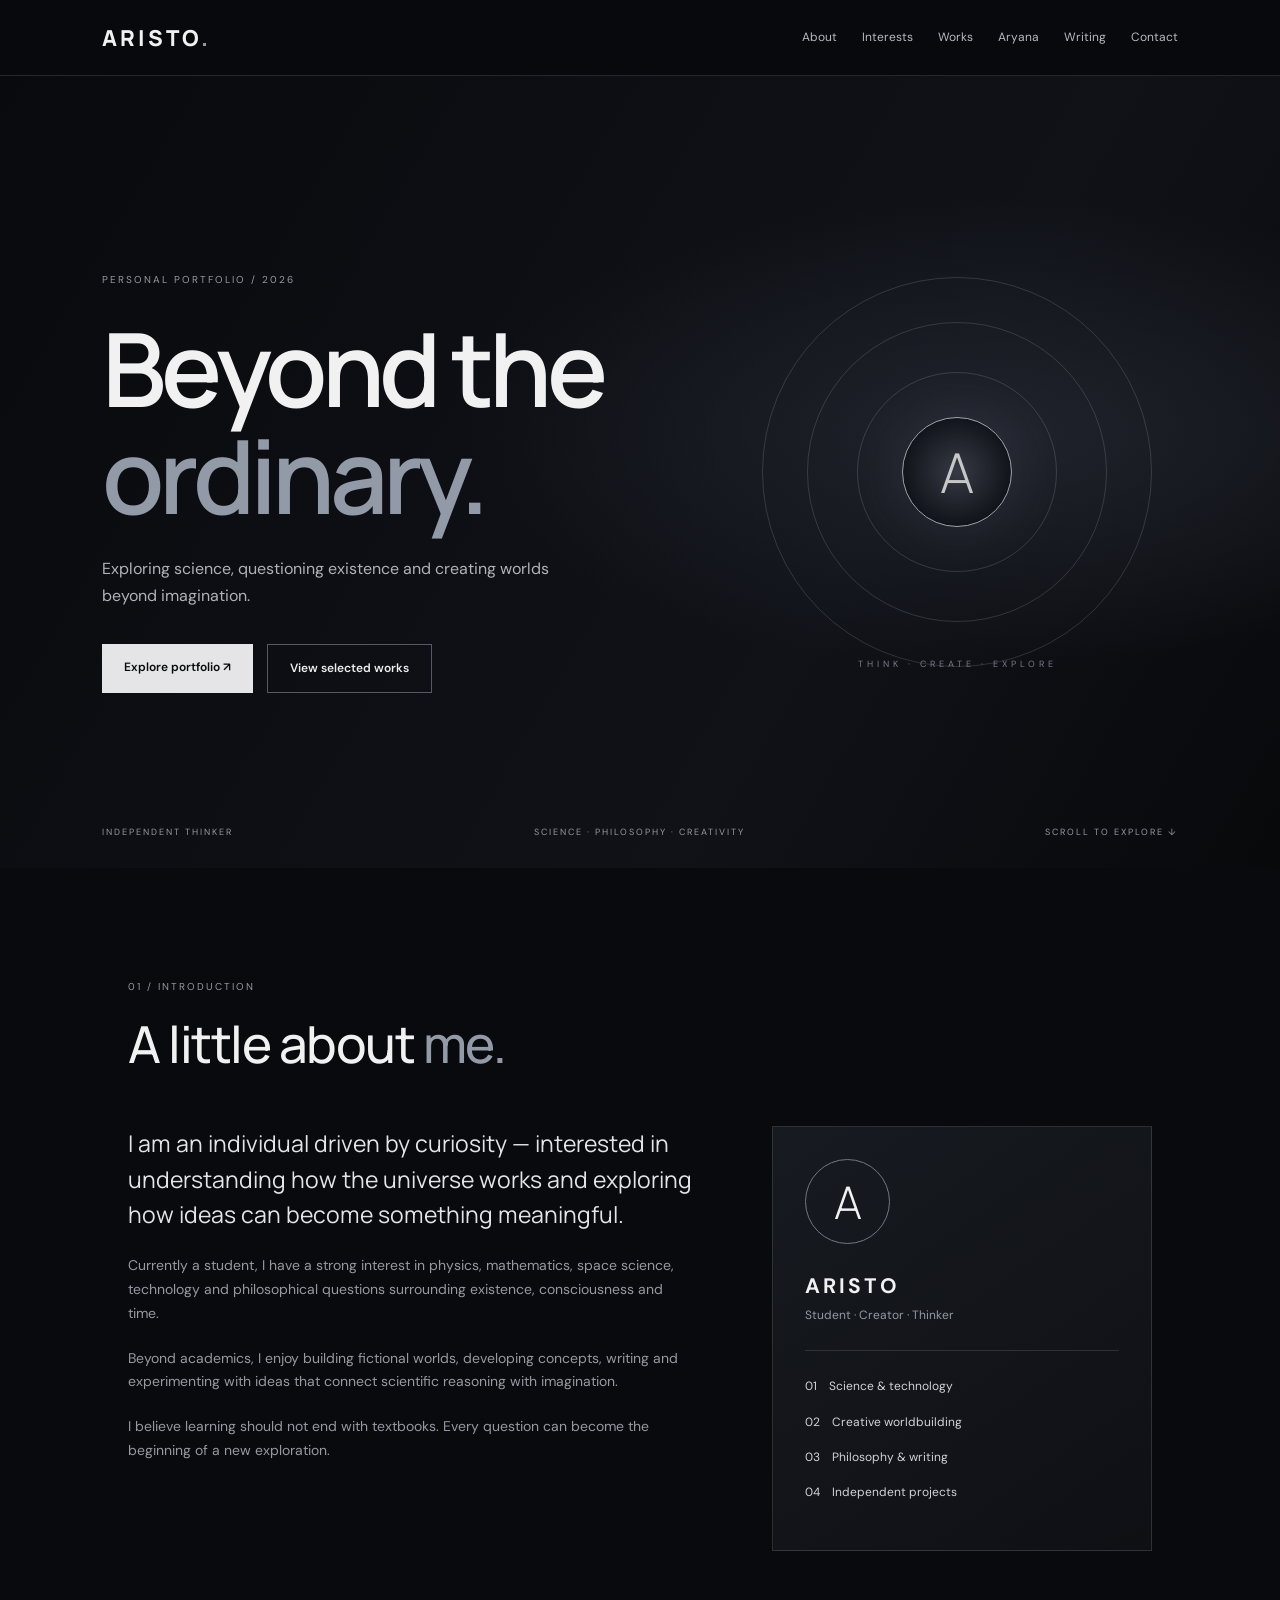
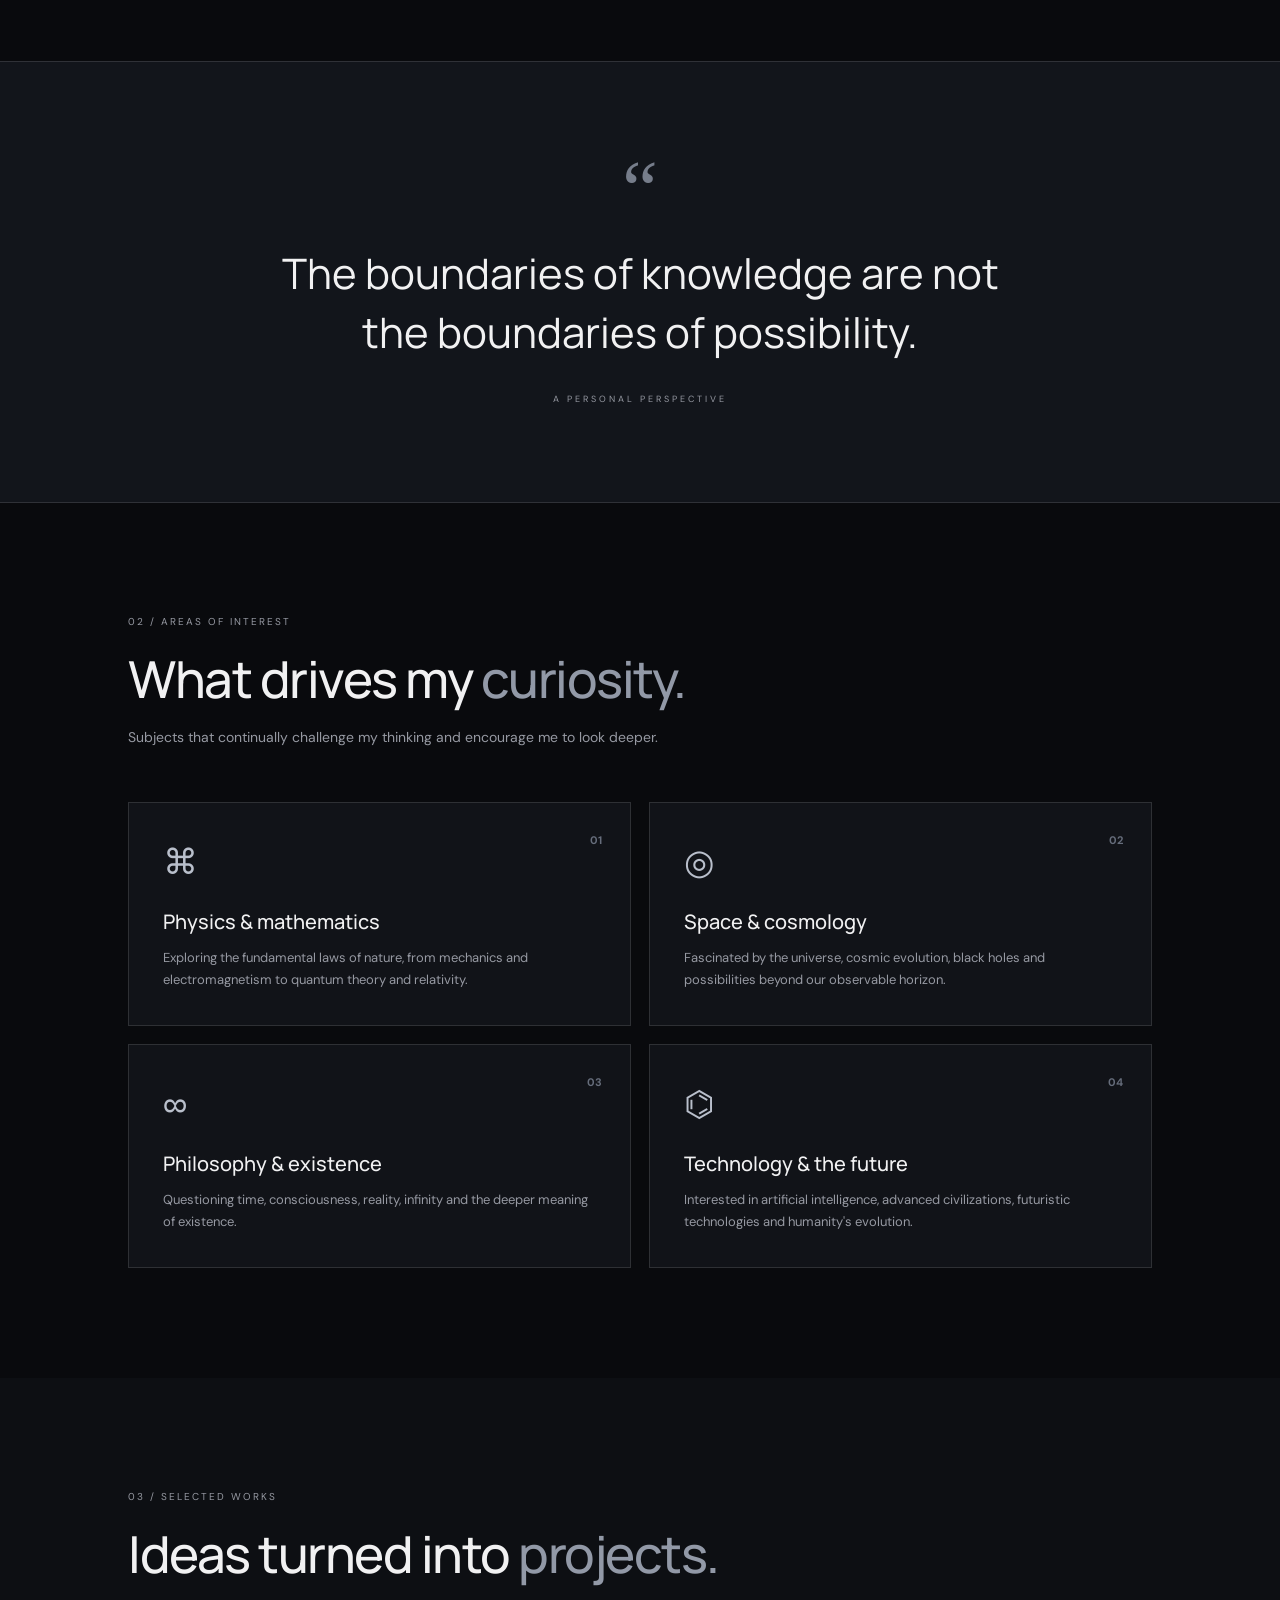
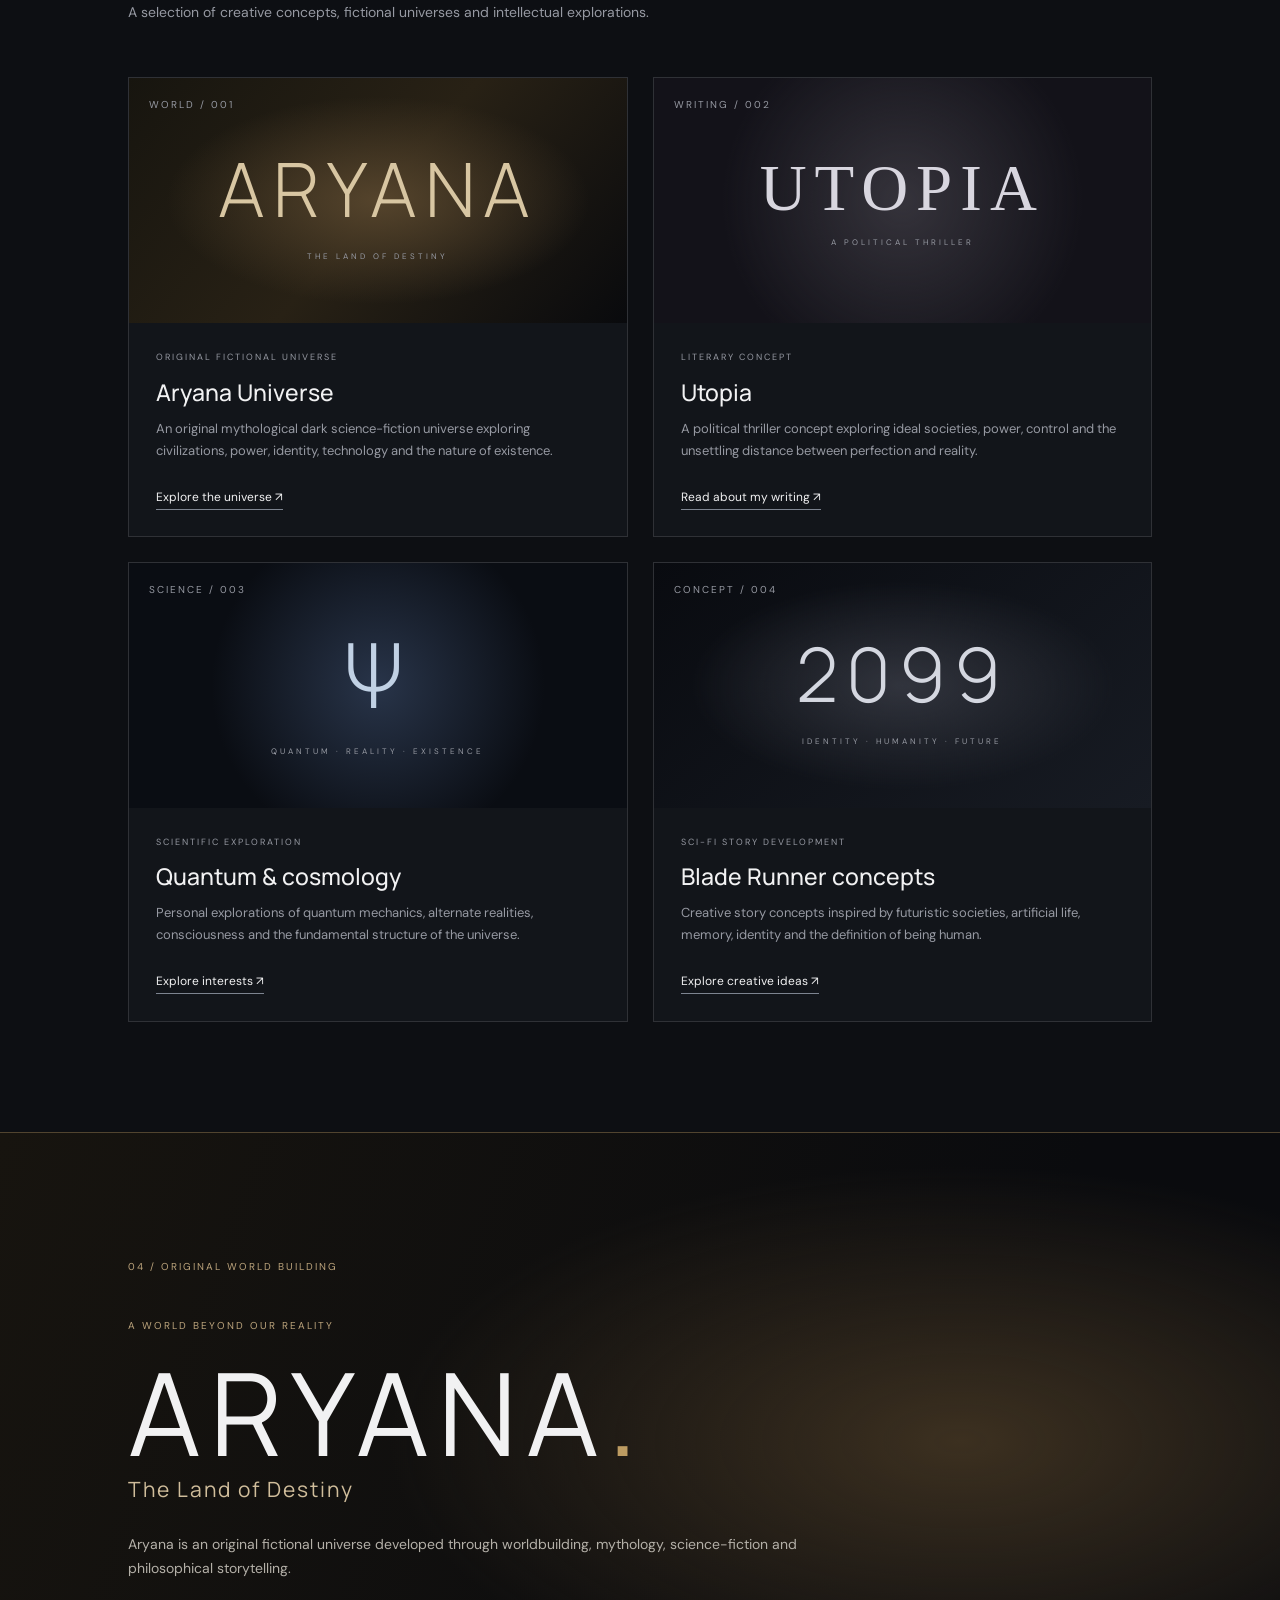
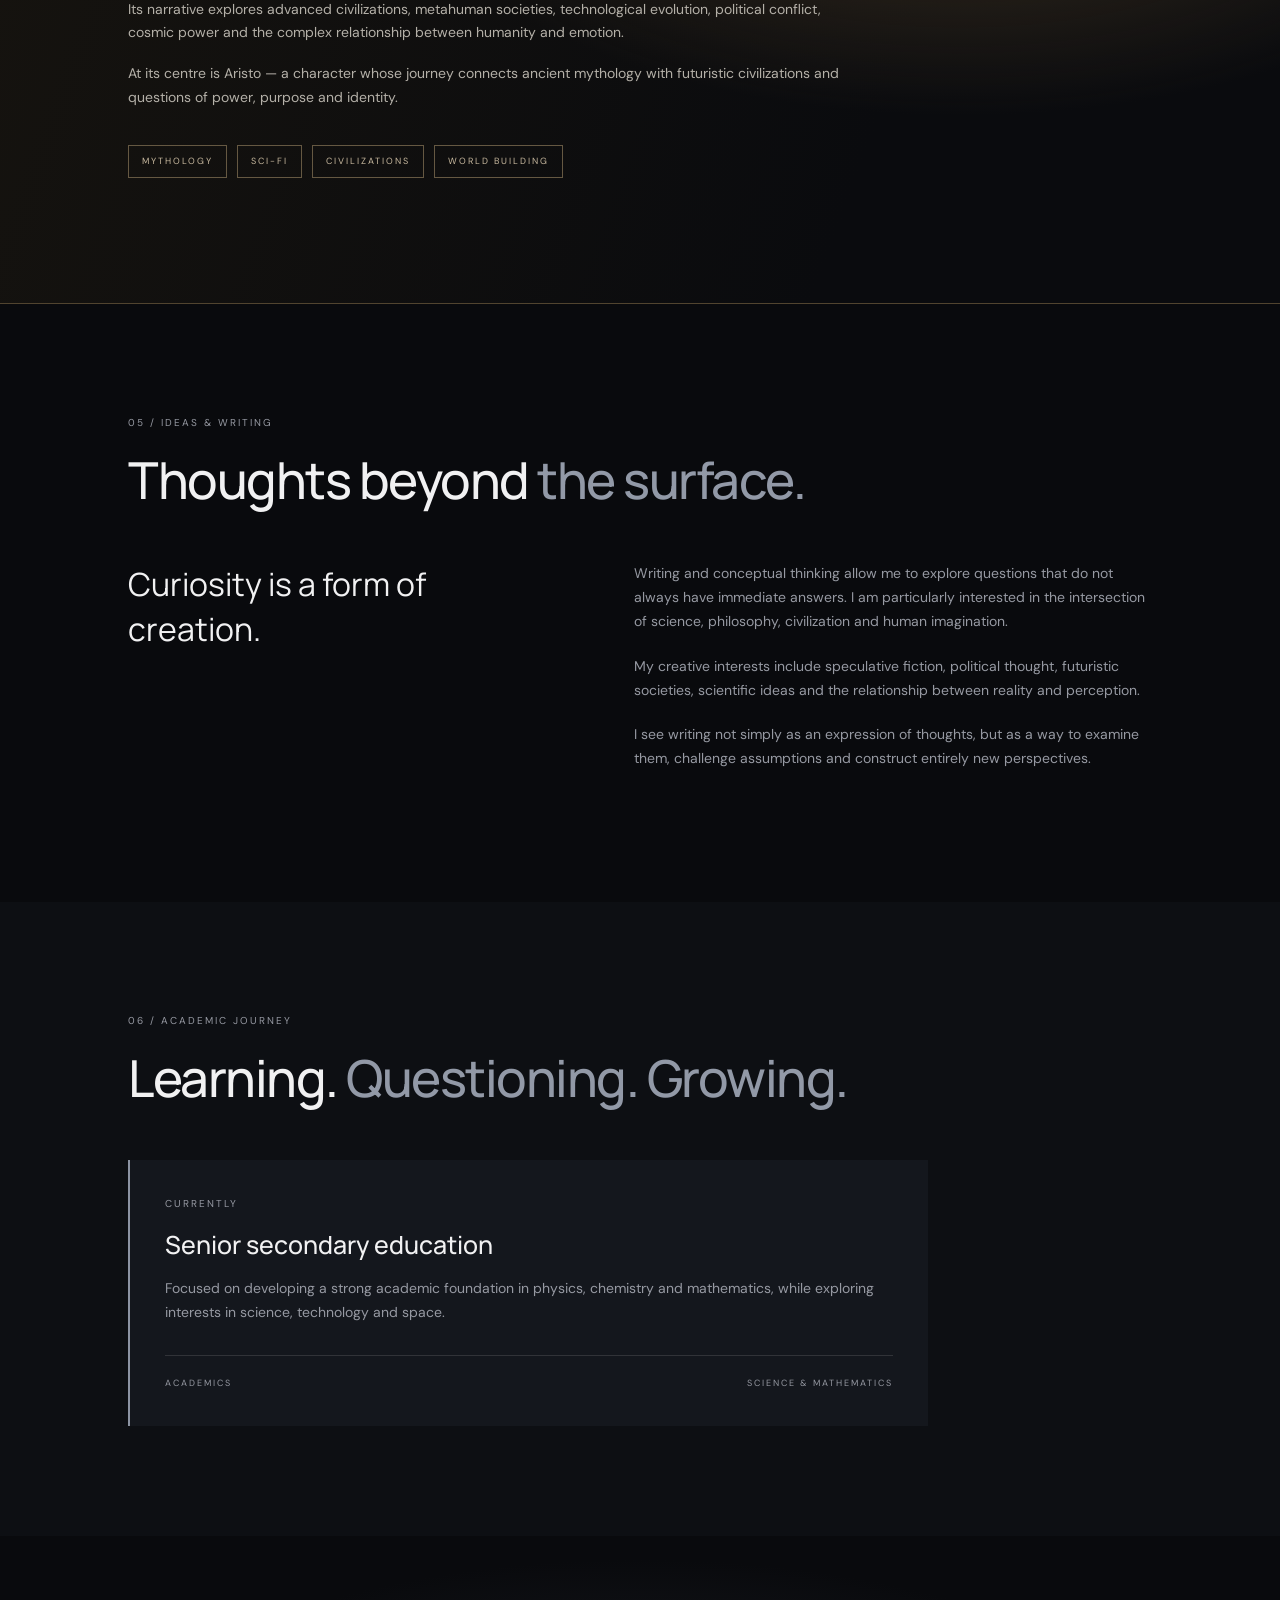
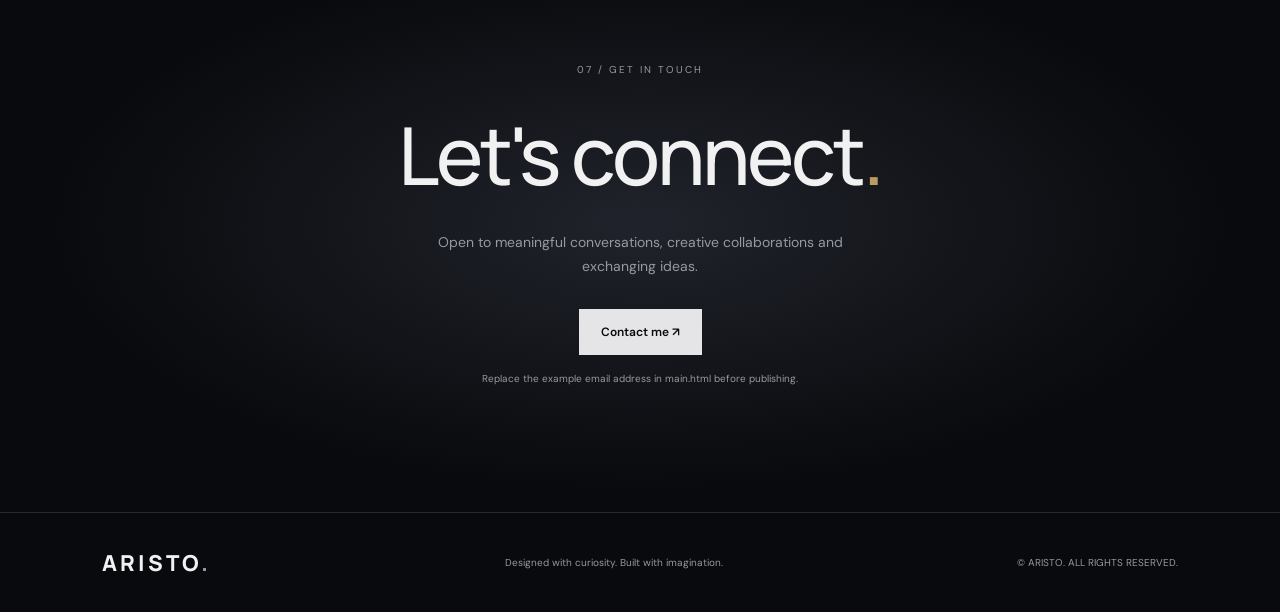
==== main.html @ d71420ac "Add files via upload" ====
<!doctype html>
<html lang="en">
<head>
<meta charset="utf-8"><meta name="viewport" content="width=device-width,initial-scale=1">
<meta name="description" content="Aristo — student, creator and independent thinker exploring science, philosophy and imaginative worlds.">
<meta name="theme-color" content="#090a0d">
<title>ARISTO — Personal Portfolio</title>
<link rel="preconnect" href="https://fonts.googleapis.com">
<link href="https://fonts.googleapis.com/css2?family=DM+Sans:wght@400;500;600;700&family=Manrope:wght@300;400;500;600;700;800&display=swap" rel="stylesheet">
<link rel="stylesheet" href="style.css">
</head>
<body>
<div class="shell" id="top">
<nav class="navbar"><a class="logo" href="#top">ARISTO<span>.</span></a>
<button class="menu-toggle" id="menuToggle" aria-label="Open navigation" aria-expanded="false"><span></span><span></span><span></span></button>
<div class="nav-links" id="navLinks"><a href="#about">About</a><a href="#interests">Interests</a><a href="#works">Works</a><a href="#aryana">Aryana</a><a href="#writing">Writing</a><a href="#contact">Contact</a></div></nav>
<header class="hero"><div class="hero-content"><p class="eyebrow">PERSONAL PORTFOLIO / 2026</p><h1>Beyond the<br><em>ordinary.</em></h1><p class="hero-description">Exploring science, questioning existence and creating worlds beyond imagination.</p><div class="actions"><a class="btn light" href="#about">Explore portfolio ↗</a><a class="btn outline" href="#works">View selected works</a></div></div>
<div class="orbit-art" aria-hidden="true"><div class="orbit o1"></div><div class="orbit o2"></div><div class="orbit o3"></div><div class="core">A</div><p>THINK · CREATE · EXPLORE</p></div>
<div class="hero-meta"><span>INDEPENDENT THINKER</span><span>SCIENCE · PHILOSOPHY · CREATIVITY</span><a href="#about">SCROLL TO EXPLORE ↓</a></div></header>
<main>
<section class="section" id="about"><div class="heading"><p class="eyebrow">01 / INTRODUCTION</p><h2>A little about <em>me.</em></h2></div><div class="about-grid"><div class="prose"><p class="lead">I am an individual driven by curiosity — interested in understanding how the universe works and exploring how ideas can become something meaningful.</p><p>Currently a student, I have a strong interest in physics, mathematics, space science, technology and philosophical questions surrounding existence, consciousness and time.</p><p>Beyond academics, I enjoy building fictional worlds, developing concepts, writing and experimenting with ideas that connect scientific reasoning with imagination.</p><p>I believe learning should not end with textbooks. Every question can become the beginning of a new exploration.</p></div><aside class="identity"><div class="monogram">A</div><h3>ARISTO</h3><p class="muted">Student · Creator · Thinker</p><hr><ul><li>01　Science & technology</li><li>02　Creative worldbuilding</li><li>03　Philosophy & writing</li><li>04　Independent projects</li></ul></aside></div></section>
<section class="statement"><span>“</span><blockquote>The boundaries of knowledge are not the boundaries of possibility.</blockquote><p>A PERSONAL PERSPECTIVE</p></section>
<section class="section" id="interests"><div class="heading"><p class="eyebrow">02 / AREAS OF INTEREST</p><h2>What drives my <em>curiosity.</em></h2><p class="intro">Subjects that continually challenge my thinking and encourage me to look deeper.</p></div><div class="interest-grid">
<article class="interest"><b>01</b><i>⌘</i><h3>Physics & mathematics</h3><p>Exploring the fundamental laws of nature, from mechanics and electromagnetism to quantum theory and relativity.</p></article>
<article class="interest"><b>02</b><i>◎</i><h3>Space & cosmology</h3><p>Fascinated by the universe, cosmic evolution, black holes and possibilities beyond our observable horizon.</p></article>
<article class="interest"><b>03</b><i>∞</i><h3>Philosophy & existence</h3><p>Questioning time, consciousness, reality, infinity and the deeper meaning of existence.</p></article>
<article class="interest"><b>04</b><i>⌬</i><h3>Technology & the future</h3><p>Interested in artificial intelligence, advanced civilizations, futuristic technologies and humanity's evolution.</p></article>
</div></section>
<section class="section works" id="works"><div class="heading"><p class="eyebrow">03 / SELECTED WORKS</p><h2>Ideas turned into <em>projects.</em></h2><p class="intro">A selection of creative concepts, fictional universes and intellectual explorations.</p></div><div class="project-grid">
<article class="project"><div class="art art-aryana"><small>WORLD / 001</small><strong>ARYANA</strong><label>THE LAND OF DESTINY</label></div><div class="project-copy"><p class="eyebrow">ORIGINAL FICTIONAL UNIVERSE</p><h3>Aryana Universe</h3><p>An original mythological dark science-fiction universe exploring civilizations, power, identity, technology and the nature of existence.</p><a href="#aryana">Explore the universe ↗</a></div></article>
<article class="project"><div class="art art-utopia"><small>WRITING / 002</small><strong>UTOPIA</strong><label>A POLITICAL THRILLER</label></div><div class="project-copy"><p class="eyebrow">LITERARY CONCEPT</p><h3>Utopia</h3><p>A political thriller concept exploring ideal societies, power, control and the unsettling distance between perfection and reality.</p><a href="#writing">Read about my writing ↗</a></div></article>
<article class="project"><div class="art art-quantum"><small>SCIENCE / 003</small><strong>Ψ</strong><label>QUANTUM · REALITY · EXISTENCE</label></div><div class="project-copy"><p class="eyebrow">SCIENTIFIC EXPLORATION</p><h3>Quantum & cosmology</h3><p>Personal explorations of quantum mechanics, alternate realities, consciousness and the fundamental structure of the universe.</p><a href="#interests">Explore interests ↗</a></div></article>
<article class="project"><div class="art art-future"><small>CONCEPT / 004</small><strong>2099</strong><label>IDENTITY · HUMANITY · FUTURE</label></div><div class="project-copy"><p class="eyebrow">SCI-FI STORY DEVELOPMENT</p><h3>Blade Runner concepts</h3><p>Creative story concepts inspired by futuristic societies, artificial life, memory, identity and the definition of being human.</p><a href="#writing">Explore creative ideas ↗</a></div></article>
</div></section>
<section class="aryana" id="aryana"><div class="aryana-inner"><p class="eyebrow gold">04 / ORIGINAL WORLD BUILDING</p><p class="overline">A WORLD BEYOND OUR REALITY</p><h2>ARYANA<span>.</span></h2><h3>The Land of Destiny</h3><p>Aryana is an original fictional universe developed through worldbuilding, mythology, science-fiction and philosophical storytelling.</p><p>Its narrative explores advanced civilizations, metahuman societies, technological evolution, political conflict, cosmic power and the complex relationship between humanity and emotion.</p><p>At its centre is Aristo — a character whose journey connects ancient mythology with futuristic civilizations and questions of power, purpose and identity.</p><div class="tags"><span>MYTHOLOGY</span><span>SCI-FI</span><span>CIVILIZATIONS</span><span>WORLD BUILDING</span></div></div></section>
<section class="section" id="writing"><div class="heading"><p class="eyebrow">05 / IDEAS & WRITING</p><h2>Thoughts beyond <em>the surface.</em></h2></div><div class="writing-grid"><h3>Curiosity is a form of creation.</h3><div class="prose"><p>Writing and conceptual thinking allow me to explore questions that do not always have immediate answers. I am particularly interested in the intersection of science, philosophy, civilization and human imagination.</p><p>My creative interests include speculative fiction, political thought, futuristic societies, scientific ideas and the relationship between reality and perception.</p><p>I see writing not simply as an expression of thoughts, but as a way to examine them, challenge assumptions and construct entirely new perspectives.</p></div></div></section>
<section class="section education" id="education"><div class="heading"><p class="eyebrow">06 / ACADEMIC JOURNEY</p><h2>Learning. <em>Questioning. Growing.</em></h2></div><div class="education-card"><p class="eyebrow">CURRENTLY</p><h3>Senior secondary education</h3><p>Focused on developing a strong academic foundation in physics, chemistry and mathematics, while exploring interests in science, technology and space.</p><div class="education-meta"><span>ACADEMICS</span><span>SCIENCE & MATHEMATICS</span></div></div></section>
<section class="contact" id="contact"><p class="eyebrow">07 / GET IN TOUCH</p><h2>Let's connect<span>.</span></h2><p>Open to meaningful conversations, creative collaborations and exchanging ideas.</p><a class="btn light" href="mailto:your-email@example.com">Contact me ↗</a><small>Replace the example email address in main.html before publishing.</small></section>
</main><footer class="footer"><a class="logo" href="#top">ARISTO<span>.</span></a><p>Designed with curiosity. Built with imagination.</p><p>© <span id="year"></span> ARISTO. ALL RIGHTS RESERVED.</p></footer>
</div><script src="script.js"></script></body></html>
---- style.css ----
*{box-sizing:border-box;margin:0;padding:0}html{scroll-behavior:smooth;scroll-padding-top:80px}body{background:#090a0d;color:#f1f1f2;font-family:'DM Sans',sans-serif;line-height:1.7}a{color:inherit;text-decoration:none}::selection{background:#d4d5d8;color:#08090b}.shell{overflow:hidden}.navbar{height:76px;padding:0 8%;display:flex;align-items:center;justify-content:space-between;background:rgba(9,10,13,.95);border-bottom:1px solid #ffffff1f;position:sticky;top:0;z-index:20;backdrop-filter:blur(16px)}.logo{font:800 22px Manrope,sans-serif;letter-spacing:3px}.logo span{color:#9299a7}.nav-links{display:flex;gap:25px}.nav-links a{font-size:12px;color:#b7b9c0}.nav-links a:hover,.nav-links a.active{color:white}.menu-toggle{display:none;background:none;border:0;padding:8px}.menu-toggle span{display:block;width:24px;height:2px;background:white;margin:5px}.hero{min-height:680px;height:88vh;max-height:850px;padding:90px 8% 70px;position:relative;display:flex;align-items:center;background:radial-gradient(ellipse at 78% 45%,#20232c 0%,transparent 38%),linear-gradient(120deg,#090a0d,#101218 65%,#08090b)}.hero-content{position:relative;z-index:2;max-width:650px}.eyebrow,.hero-meta,.art small,.art label,.overline,.education-meta,.tags span{font-size:10px;letter-spacing:2px;color:#9699a2}.hero h1{font:600 clamp(60px,8vw,105px)/1.04 Manrope,sans-serif;letter-spacing:-5px;margin:27px 0}.hero h1 em,.heading h2 em{font-style:normal;color:#9299a7}.hero-description{max-width:450px;color:#b0b2ba;font-size:16px;margin-bottom:35px}.actions{display:flex;gap:14px;flex-wrap:wrap}.btn{display:inline-flex;padding:13px 22px;font-size:12px;font-weight:600;transition:.25s}.light{background:#e5e5e8;color:#090a0d}.light:hover{background:white;transform:translateY(-3px)}.outline{border:1px solid #555963;color:#eee}.outline:hover{background:white;color:#090a0d}.orbit-art{position:absolute;width:390px;height:390px;right:10%;top:50%;transform:translateY(-50%);display:grid;place-items:center;opacity:.8}.orbit{position:absolute;border:1px solid #cdd2df38;border-radius:50%}.o1{width:200px;height:200px}.o2{width:300px;height:300px}.o3{width:390px;height:390px}.core{width:110px;height:110px;border:1px solid #c2c5ce;border-radius:50%;display:grid;place-items:center;font:300 55px Manrope;background:radial-gradient(circle,#3d414c,#101218 70%);box-shadow:0 0 65px #b1bbd229}.orbit-art p{position:absolute;bottom:-5px;font-size:9px;letter-spacing:4px;color:#9297a4}.hero-meta{position:absolute;bottom:28px;left:8%;right:8%;display:flex;justify-content:space-between;gap:15px;font-size:9px}.section{padding:110px 10%}.heading{margin-bottom:52px}.heading h2{font:500 clamp(32px,5vw,51px)/1.2 Manrope;margin-top:18px;letter-spacing:-1.5px}.intro{color:#9699a2;max-width:530px;margin-top:17px;font-size:14px}.about-grid{display:grid;grid-template-columns:1.5fr 1fr;gap:75px;align-items:start}.prose p{font-size:14px;color:#9699a2;margin-bottom:21px}.prose .lead{font:400 23px/1.55 Manrope;color:#e4e4e8}.identity{padding:32px;background:linear-gradient(145deg,#171a20,#0e1014);border:1px solid #ffffff1f}.monogram{width:85px;height:85px;border:1px solid #727784;border-radius:50%;display:grid;place-items:center;font:300 45px Manrope;margin-bottom:25px}.identity h3{font-size:21px;letter-spacing:3px}.muted{font-size:12px;color:#9699a2}.identity hr{border:0;height:1px;background:#ffffff1f;margin:25px 0}.identity ul{list-style:none}.identity li{font-size:12px;color:#d2d3d8;margin:15px 0}.statement{padding:95px 15%;text-align:center;background:#12151b;border-block:1px solid #ffffff1f}.statement>span{font:80px/.8 Georgia;color:#767d8b}.statement blockquote{max-width:750px;margin:20px auto;font:400 clamp(25px,4vw,42px)/1.4 Manrope}.statement p{font-size:9px;letter-spacing:3px;color:#9699a2;margin-top:30px}.interest-grid{display:grid;grid-template-columns:repeat(2,1fr);gap:18px}.interest{padding:34px;background:#111318;border:1px solid #ffffff1f;transition:.3s;position:relative}.interest:hover,.project:hover{transform:translateY(-5px);border-color:#656b78}.interest b{position:absolute;right:28px;top:28px;font-size:11px;color:#666d7b}.interest i{display:block;font:normal 35px Manrope;color:#b9bfcb;margin-bottom:23px}.interest h3{font:500 20px Manrope;margin-bottom:12px}.interest p{font-size:13px;color:#9699a2}.works,.education{background:#0d0f13}.project-grid{display:grid;grid-template-columns:repeat(2,1fr);gap:25px}.project{background:#12151a;border:1px solid #ffffff1f;transition:.3s}.art{height:245px;display:flex;flex-direction:column;justify-content:center;align-items:center;position:relative}.art small{position:absolute;top:18px;left:20px}.art strong{font:300 clamp(48px,7vw,75px) Manrope;letter-spacing:8px}.art label{font-size:8px;letter-spacing:3px;margin-top:10px}.art-aryana{background:radial-gradient(ellipse,#55442c,transparent 60%),linear-gradient(130deg,#17150f,#282115,#090a0d)}.art-aryana strong{color:#d8c6a2}.art-utopia{background:radial-gradient(circle,#35333b,transparent 65%),#131219}.art-utopia strong{font:300 65px Georgia;color:#d8d6df}.art-quantum{background:radial-gradient(circle,#283449,transparent 60%),#0a0d13}.art-quantum strong{font:300 90px Manrope;color:#c1d1e4}.art-future{background:radial-gradient(ellipse,#31343d,transparent 60%),linear-gradient(140deg,#090b10,#171b23)}.art-future strong{color:#d4d7e0}.project-copy{padding:27px}.project-copy h3{font:500 23px Manrope;margin:10px 0}.project-copy>p:not(.eyebrow){font-size:13px;color:#9699a2;margin-bottom:20px}.project-copy .eyebrow{font-size:9px}.project-copy a{font-size:12px;border-bottom:1px solid #7d8490;padding-bottom:4px}.aryana{padding:125px 10%;background:radial-gradient(ellipse at 75% 40%,#3c3020,transparent 42%),linear-gradient(110deg,#17140f,#0a0b0e 70%);border-block:1px solid #51442f}.aryana-inner{max-width:720px}.gold,.overline{color:#bca47c}.overline{margin-top:42px}.aryana h2{font:400 clamp(65px,11vw,115px)/1.1 Manrope;letter-spacing:9px;margin-top:15px}.aryana h2 span,.contact h2 span{color:#bd9c62}.aryana h3{font:400 21px Manrope;letter-spacing:2px;color:#d0bd9b;margin-bottom:30px}.aryana-inner>p:not(.eyebrow):not(.overline){color:#b4b0a8;font-size:14px;margin-bottom:17px}.tags{display:flex;flex-wrap:wrap;gap:10px;margin-top:35px}.tags span{border:1px solid #655842;color:#c8b99f;padding:8px 13px;font-size:9px}.writing-grid{display:grid;grid-template-columns:1fr 1.2fr;gap:75px}.writing-grid h3{font:400 32px/1.4 Manrope}.education-card{max-width:800px;padding:35px;border-left:2px solid #8c94a3;background:#14171d}.education-card h3{font:500 25px Manrope;margin:15px 0}.education-card>p:not(.eyebrow){font-size:14px;color:#9699a2}.education-meta{display:flex;justify-content:space-between;flex-wrap:wrap;gap:12px;border-top:1px solid #ffffff1f;padding-top:20px;margin-top:30px;font-size:9px}.contact{padding:125px 10%;text-align:center;background:radial-gradient(ellipse at center,#20232b,transparent 65%),#090a0d}.contact h2{font:500 clamp(50px,8vw,80px) Manrope;letter-spacing:-3px;margin:22px 0}.contact>p:not(.eyebrow){max-width:480px;margin:0 auto 30px;font-size:14px;color:#9699a2}.contact small{display:block;color:#9699a2;font-size:10px;margin-top:15px}.footer{min-height:100px;padding:28px 8%;border-top:1px solid #ffffff1f;display:flex;align-items:center;justify-content:space-between;flex-wrap:wrap;gap:18px}.footer p{font-size:10px;color:#9699a2}.reveal{opacity:0;transform:translateY(22px);transition:opacity .7s,transform .7s}.reveal.visible{opacity:1;transform:translateY(0)}@media(max-width:900px){.navbar{padding:0 5%}.nav-links{gap:13px}.nav-links a{font-size:11px}.hero{padding-inline:6%}.orbit-art{right:2%;opacity:.35}.section{padding:90px 7%}.about-grid,.writing-grid{gap:35px}}@media(max-width:650px){.navbar{height:68px;padding:0 6%}.menu-toggle{display:block}.nav-links{position:absolute;top:68px;left:0;right:0;display:none;flex-direction:column;gap:0;background:#101217;padding:14px 6% 22px;border-bottom:1px solid #ffffff1f}.nav-links.open{display:flex}.nav-links a{padding:12px 0;font-size:13px;border-bottom:1px solid #ffffff1f}.hero{height:auto;min-height:700px;padding:100px 7% 95px;align-items:flex-start}.hero h1{font-size:clamp(55px,15vw,75px);letter-spacing:-3px}.hero-description{font-size:14px}.orbit-art{width:280px;height:280px;top:65%;right:-45px;opacity:.23}.o1{width:145px;height:145px}.o2{width:220px;height:220px}.o3{width:280px;height:280px}.hero-meta{left:7%;right:7%;bottom:22px}.hero-meta span:nth-child(2){display:none}.section{padding:78px 7%}.heading{margin-bottom:35px}.about-grid,.writing-grid{grid-template-columns:1fr;gap:32px}.prose .lead{font-size:20px}.interest-grid,.project-grid{grid-template-columns:1fr}.interest{padding:27px}.art{height:220px}.statement{padding:75px 8%}.aryana{padding:85px 7%}.aryana h2{font-size:62px;letter-spacing:5px}.contact{padding:85px 7%}.footer{flex-direction:column;text-align:center}}@media(prefers-reduced-motion:reduce){*,*::before,*::after{scroll-behavior:auto!important;transition-duration:.01ms!important}}
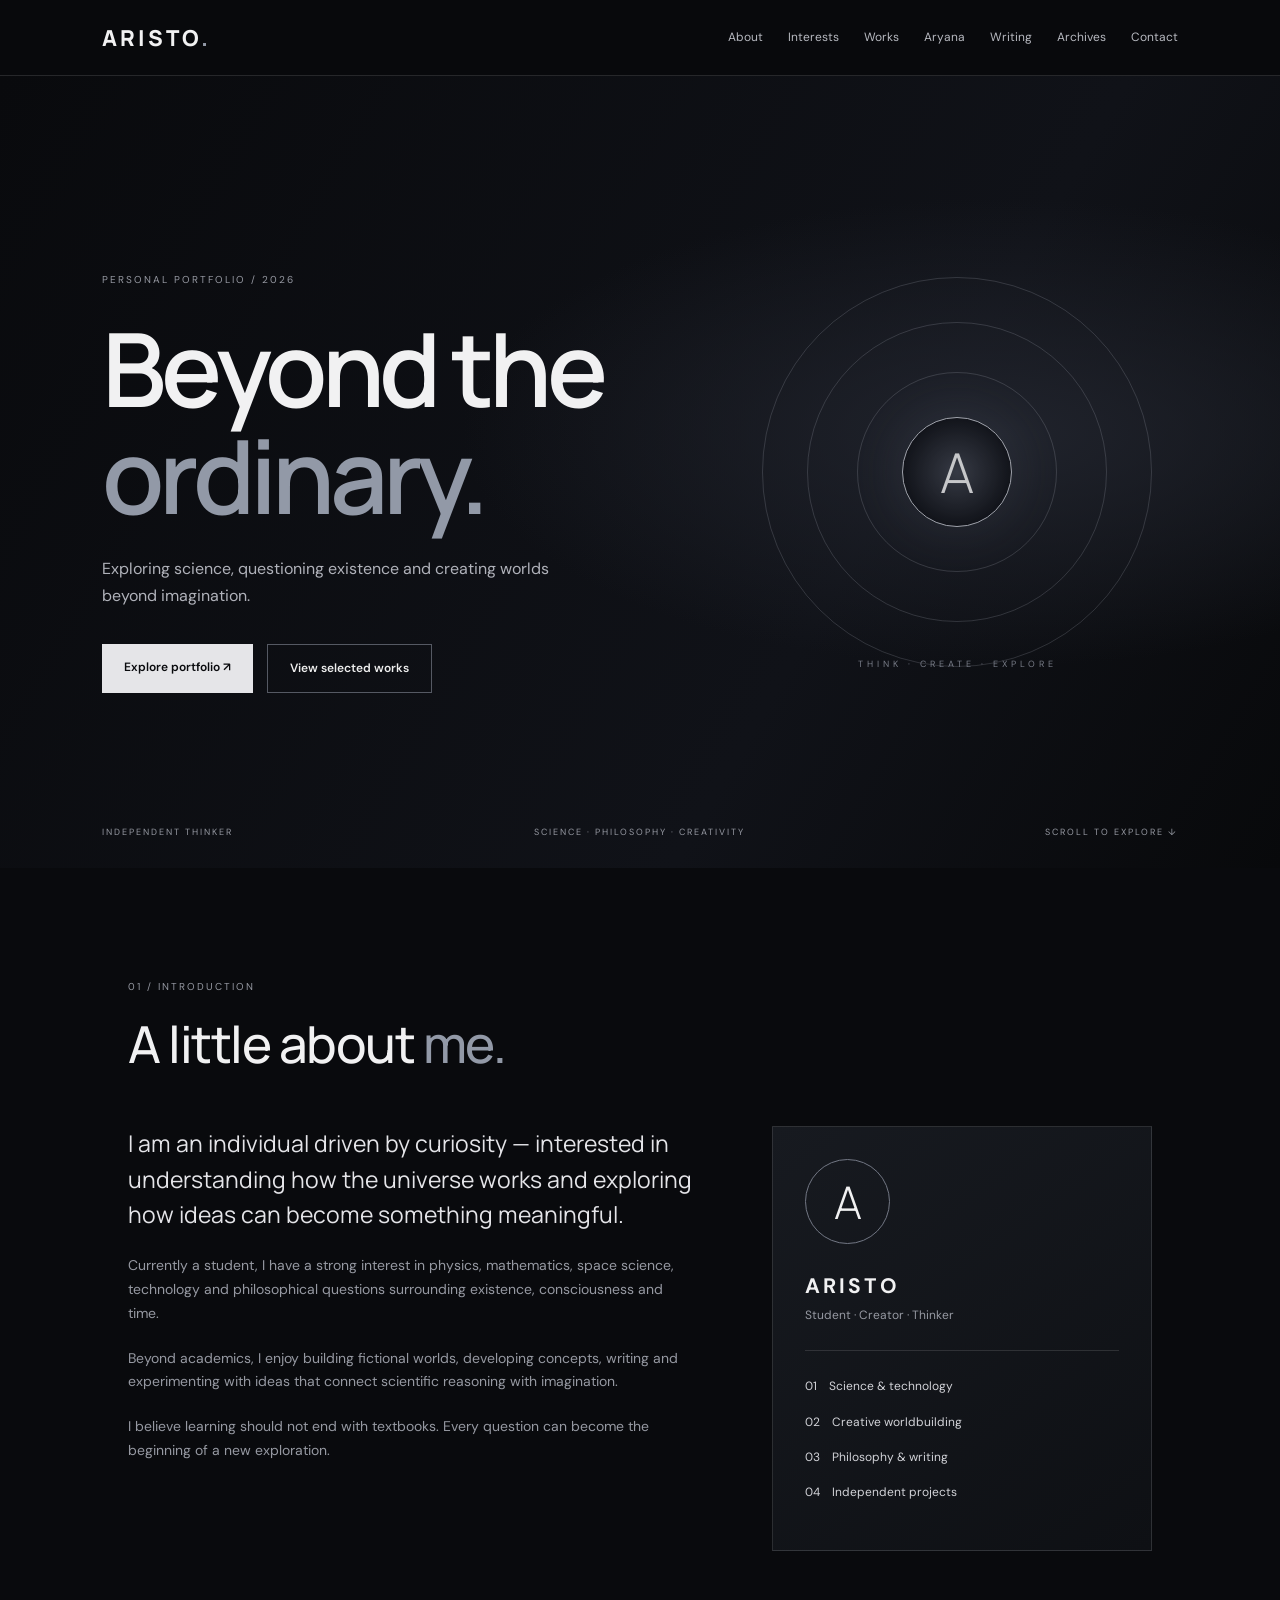
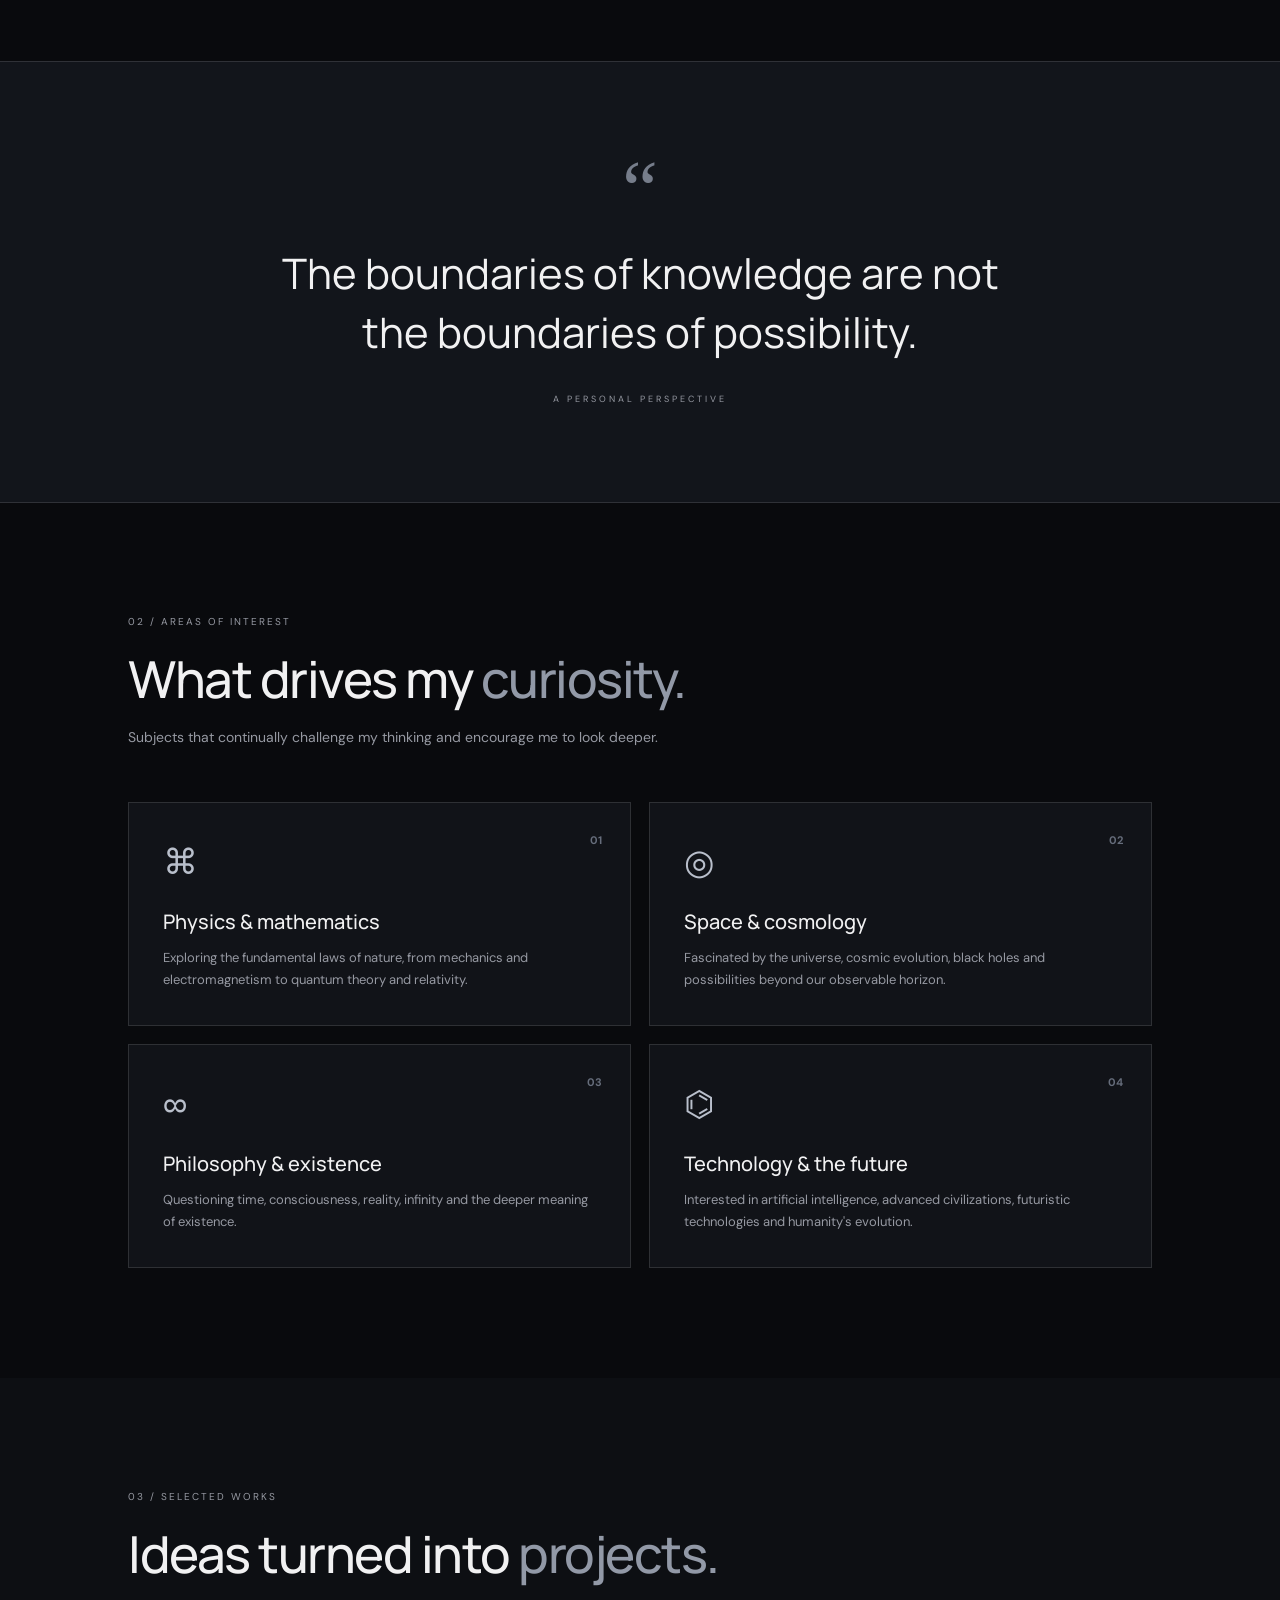
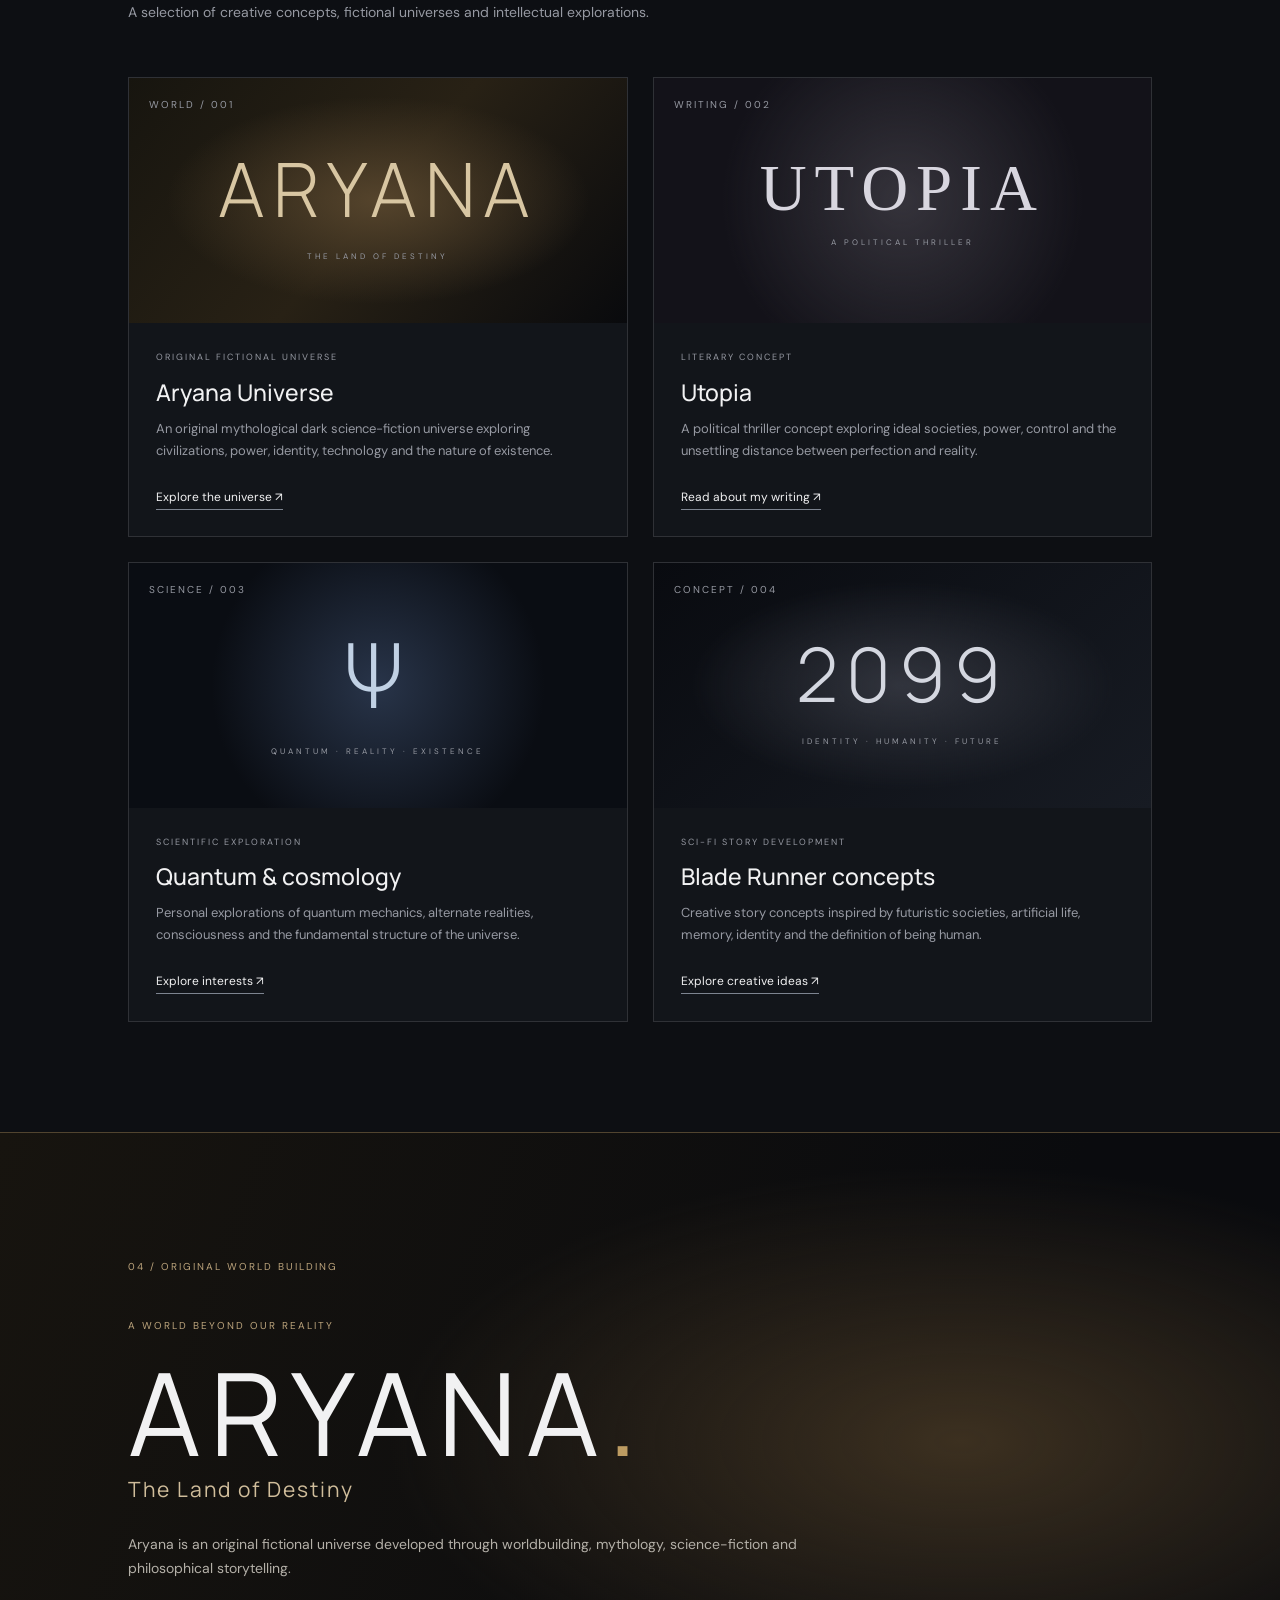
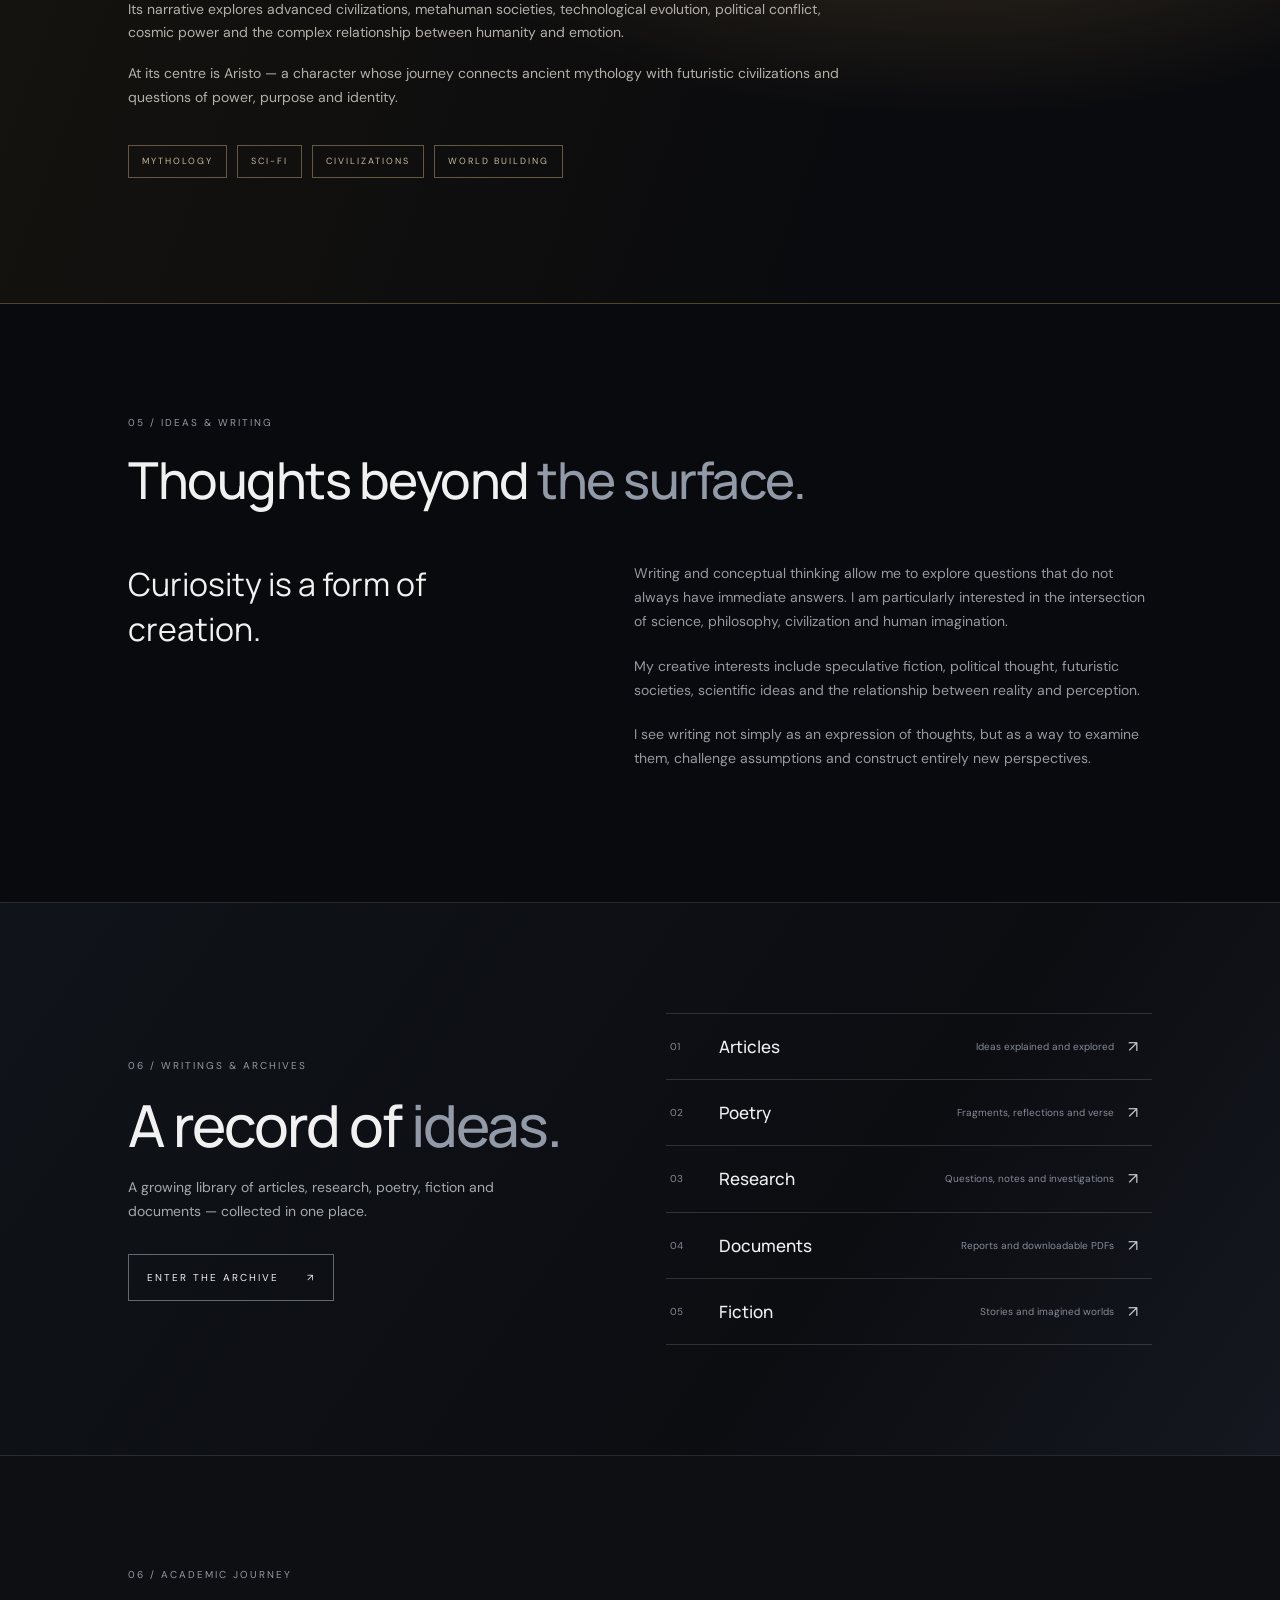
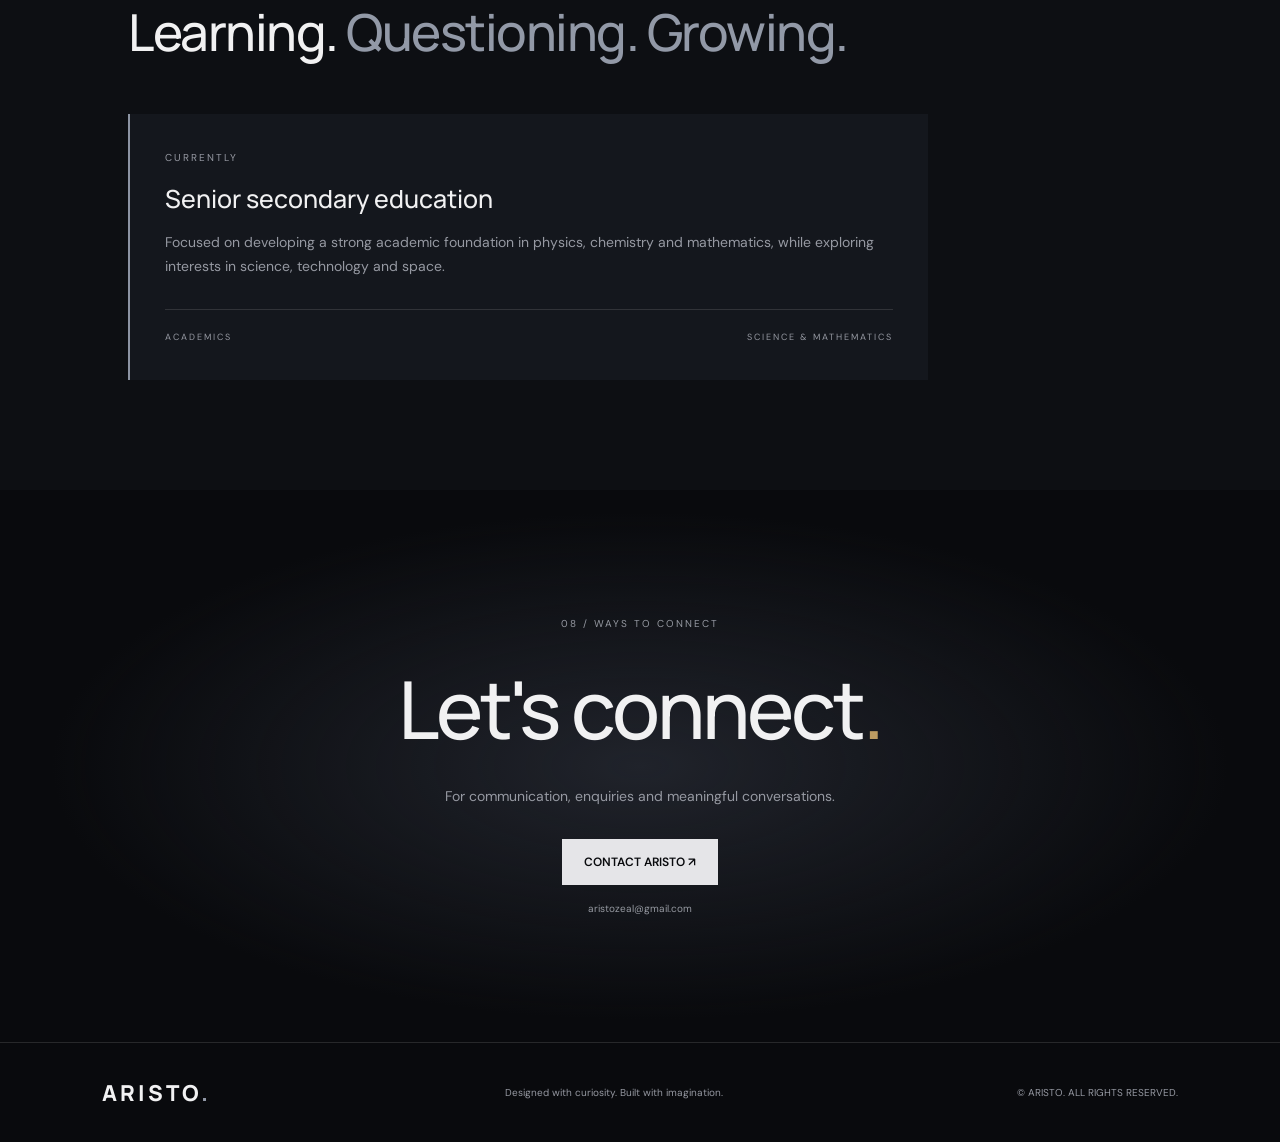
==== commit 5c4fc6c2: "Add files via upload" ====
--- a/main.html
+++ b/main.html
@@ -8,12 +8,13 @@
 <link rel="preconnect" href="https://fonts.googleapis.com">
 <link href="https://fonts.googleapis.com/css2?family=DM+Sans:wght@400;500;600;700&family=Manrope:wght@300;400;500;600;700;800&display=swap" rel="stylesheet">
 <link rel="stylesheet" href="style.css">
+<link rel="stylesheet" href="archive-preview.css">
 </head>
 <body>
 <div class="shell" id="top">
 <nav class="navbar"><a class="logo" href="#top">ARISTO<span>.</span></a>
 <button class="menu-toggle" id="menuToggle" aria-label="Open navigation" aria-expanded="false"><span></span><span></span><span></span></button>
-<div class="nav-links" id="navLinks"><a href="#about">About</a><a href="#interests">Interests</a><a href="#works">Works</a><a href="#aryana">Aryana</a><a href="#writing">Writing</a><a href="#contact">Contact</a></div></nav>
+<div class="nav-links" id="navLinks"><a href="#about">About</a><a href="#interests">Interests</a><a href="#works">Works</a><a href="#aryana">Aryana</a><a href="#writing">Writing</a><a href="writings.html">Archives</a><a href="#contact">Contact</a></div></nav>
 <header class="hero"><div class="hero-content"><p class="eyebrow">PERSONAL PORTFOLIO / 2026</p><h1>Beyond the<br><em>ordinary.</em></h1><p class="hero-description">Exploring science, questioning existence and creating worlds beyond imagination.</p><div class="actions"><a class="btn light" href="#about">Explore portfolio ↗</a><a class="btn outline" href="#works">View selected works</a></div></div>
 <div class="orbit-art" aria-hidden="true"><div class="orbit o1"></div><div class="orbit o2"></div><div class="orbit o3"></div><div class="core">A</div><p>THINK · CREATE · EXPLORE</p></div>
 <div class="hero-meta"><span>INDEPENDENT THINKER</span><span>SCIENCE · PHILOSOPHY · CREATIVITY</span><a href="#about">SCROLL TO EXPLORE ↓</a></div></header>
@@ -34,7 +35,24 @@
 </div></section>
 <section class="aryana" id="aryana"><div class="aryana-inner"><p class="eyebrow gold">04 / ORIGINAL WORLD BUILDING</p><p class="overline">A WORLD BEYOND OUR REALITY</p><h2>ARYANA<span>.</span></h2><h3>The Land of Destiny</h3><p>Aryana is an original fictional universe developed through worldbuilding, mythology, science-fiction and philosophical storytelling.</p><p>Its narrative explores advanced civilizations, metahuman societies, technological evolution, political conflict, cosmic power and the complex relationship between humanity and emotion.</p><p>At its centre is Aristo — a character whose journey connects ancient mythology with futuristic civilizations and questions of power, purpose and identity.</p><div class="tags"><span>MYTHOLOGY</span><span>SCI-FI</span><span>CIVILIZATIONS</span><span>WORLD BUILDING</span></div></div></section>
 <section class="section" id="writing"><div class="heading"><p class="eyebrow">05 / IDEAS & WRITING</p><h2>Thoughts beyond <em>the surface.</em></h2></div><div class="writing-grid"><h3>Curiosity is a form of creation.</h3><div class="prose"><p>Writing and conceptual thinking allow me to explore questions that do not always have immediate answers. I am particularly interested in the intersection of science, philosophy, civilization and human imagination.</p><p>My creative interests include speculative fiction, political thought, futuristic societies, scientific ideas and the relationship between reality and perception.</p><p>I see writing not simply as an expression of thoughts, but as a way to examine them, challenge assumptions and construct entirely new perspectives.</p></div></div></section>
+<section class="archive-preview" id="archives">
+  <div class="archive-preview-inner">
+    <div class="archive-preview-copy">
+      <p class="eyebrow">06 / WRITINGS & ARCHIVES</p>
+      <h2>A record of <em>ideas.</em></h2>
+      <p>A growing library of articles, research, poetry, fiction and documents — collected in one place.</p>
+      <a class="archive-preview-link" href="writings.html">ENTER THE ARCHIVE <span>↗</span></a>
+    </div>
+    <div class="archive-preview-list">
+      <a href="writings.html#articles"><span>01</span><b>Articles</b><small>Ideas explained and explored</small><i>↗</i></a>
+      <a href="writings.html#poetry"><span>02</span><b>Poetry</b><small>Fragments, reflections and verse</small><i>↗</i></a>
+      <a href="writings.html#research"><span>03</span><b>Research</b><small>Questions, notes and investigations</small><i>↗</i></a>
+      <a href="writings.html#documents"><span>04</span><b>Documents</b><small>Reports and downloadable PDFs</small><i>↗</i></a>
+      <a href="writings.html#fiction"><span>05</span><b>Fiction</b><small>Stories and imagined worlds</small><i>↗</i></a>
+    </div>
+  </div>
+</section>
 <section class="section education" id="education"><div class="heading"><p class="eyebrow">06 / ACADEMIC JOURNEY</p><h2>Learning. <em>Questioning. Growing.</em></h2></div><div class="education-card"><p class="eyebrow">CURRENTLY</p><h3>Senior secondary education</h3><p>Focused on developing a strong academic foundation in physics, chemistry and mathematics, while exploring interests in science, technology and space.</p><div class="education-meta"><span>ACADEMICS</span><span>SCIENCE & MATHEMATICS</span></div></div></section>
-<section class="contact" id="contact"><p class="eyebrow">07 / GET IN TOUCH</p><h2>Let's connect<span>.</span></h2><p>Open to meaningful conversations, creative collaborations and exchanging ideas.</p><a class="btn light" href="mailto:your-email@example.com">Contact me ↗</a><small>Replace the example email address in main.html before publishing.</small></section>
+<section class="contact" id="contact"><p class="eyebrow">08 / WAYS TO CONNECT</p><h2>Let's connect<span>.</span></h2><p>For communication, enquiries and meaningful conversations.</p><a class="btn light" href="mailto:aristozeal@gmail.com">CONTACT ARISTO ↗</a><small><a href="mailto:aristozeal@gmail.com">aristozeal@gmail.com</a></small></section>
 </main><footer class="footer"><a class="logo" href="#top">ARISTO<span>.</span></a><p>Designed with curiosity. Built with imagination.</p><p>© <span id="year"></span> ARISTO. ALL RIGHTS RESERVED.</p></footer>
 </div><script src="script.js"></script></body></html>
--- a/archive-preview.css
+++ b/archive-preview.css
@@ -0,0 +1,15 @@
+/* Homepage archive feature — loaded after style.css */
+.archive-preview{padding:110px 10%;background:linear-gradient(125deg,#101319,#0b0d11 65%,#151820);border-block:1px solid #ffffff1b}
+.archive-preview-inner{max-width:1180px;margin:auto;display:grid;grid-template-columns:1fr 1.05fr;gap:75px;align-items:center}
+.archive-preview-copy h2{font:500 clamp(38px,5vw,58px)/1.15 Manrope,sans-serif;letter-spacing:-2px;margin:18px 0}
+.archive-preview-copy h2 em{font-style:normal;color:#9299a7}
+.archive-preview-copy>p:not(.eyebrow){max-width:420px;color:#a5a8b0;font-size:14px;margin-bottom:30px}
+.archive-preview-link{display:inline-flex;gap:28px;align-items:center;padding:14px 18px;border:1px solid #626875;font-size:10px;letter-spacing:2px;transition:.25s}
+.archive-preview-link:hover{background:#e5e5e8;color:#090a0d}
+.archive-preview-list{border-top:1px solid #ffffff25}
+.archive-preview-list a{display:grid;grid-template-columns:35px 1fr auto 20px;gap:14px;align-items:center;padding:19px 4px;border-bottom:1px solid #ffffff25;transition:.2s}
+.archive-preview-list a:hover{padding-left:12px;background:#ffffff08}
+.archive-preview-list span,.archive-preview-list small{font-size:10px;color:#858b98}
+.archive-preview-list b{font:500 17px Manrope,sans-serif}
+.archive-preview-list i{font-style:normal;color:#c5cad4}
+@media(max-width:700px){.archive-preview{padding:78px 7%}.archive-preview-inner{grid-template-columns:1fr;gap:38px}.archive-preview-list a{grid-template-columns:28px 1fr 18px}.archive-preview-list small{display:none}}
